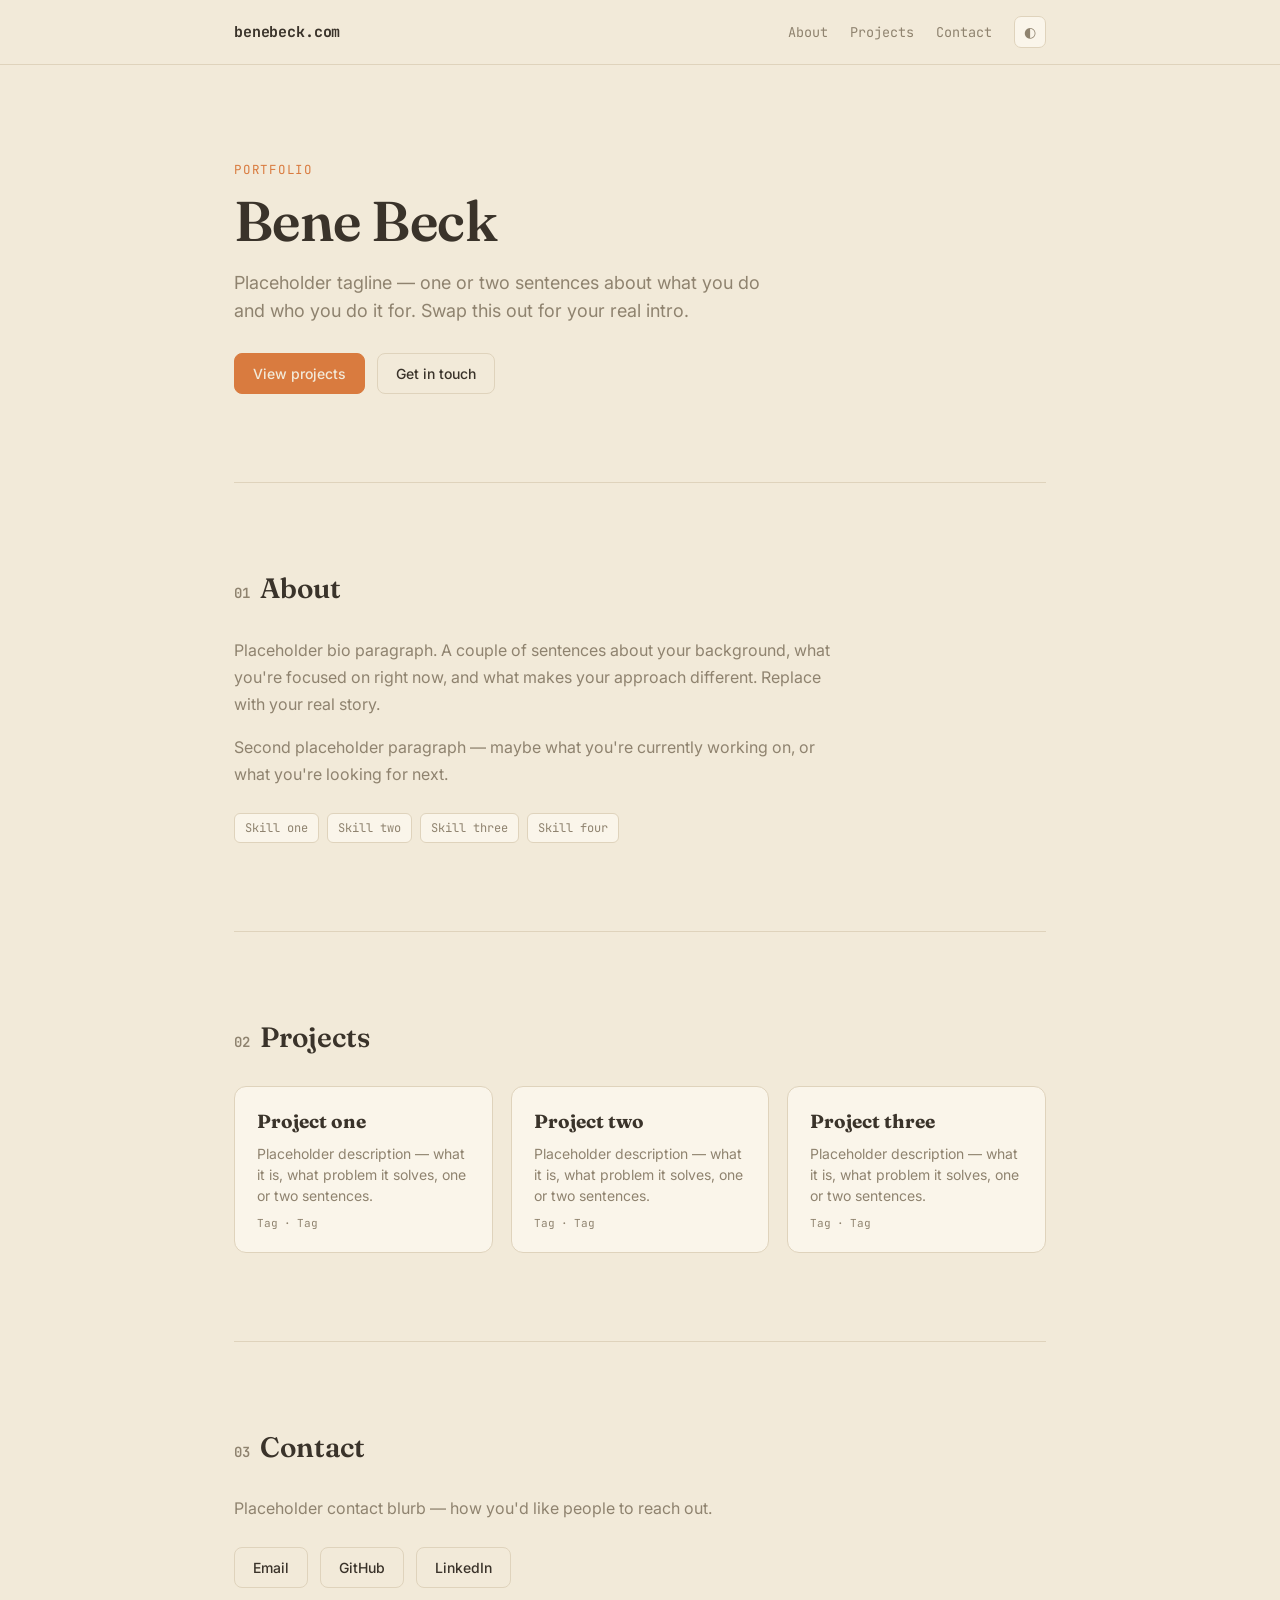
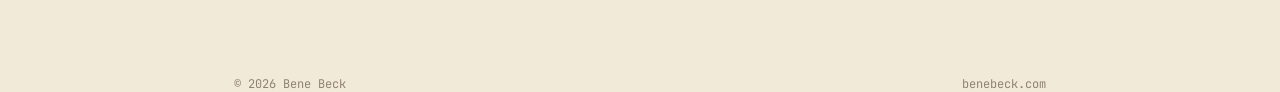
==== index.html @ 7dc6d2af "Initial portfolio site scaffold Co-Authored-By: Claude Sonnet 5 <noreply@anthropic.com>" ====
<!DOCTYPE html>
<html lang="en">
<head>
<meta charset="UTF-8">
<meta name="viewport" content="width=device-width, initial-scale=1.0">
<title>Bene Beck</title>
<meta name="description" content="Portfolio of Bene Beck.">
<link rel="icon" href="data:,">
<style>
  @import url('https://fonts.googleapis.com/css2?family=Fraunces:opsz,wght@9..144,400;9..144,600&family=Inter:wght@400;500;600&family=JetBrains+Mono:wght@400;500&display=swap');

  :root {
    --bg: #F2EAD9;
    --card: #FAF5EA;
    --card-hover: #F3EBD9;
    --line: #DFD3BC;
    --ink: #3A332A;
    --ink-dim: #8F836F;
    --accent: #D97B3F;
    --accent-dim: #C0632A;
  }
  :root[data-theme="dark"] {
    --bg: #211F1D;
    --card: #2A2724;
    --card-hover: #302C28;
    --line: #3C3733;
    --ink: #EDE6DA;
    --ink-dim: #A79E92;
    --accent: #5AA99A;
    --accent-dim: #3E7267;
  }

  * { box-sizing: border-box; }

  html { scroll-behavior: smooth; }

  body {
    margin: 0;
    background: var(--bg);
    color: var(--ink);
    font-family: 'Inter', sans-serif;
    transition: background 0.2s ease, color 0.2s ease;
  }

  a { color: inherit; }

  .wrap {
    max-width: 860px;
    margin: 0 auto;
    padding: 0 24px;
  }

  header {
    position: sticky;
    top: 0;
    z-index: 10;
    background: color-mix(in srgb, var(--bg) 88%, transparent);
    backdrop-filter: blur(8px);
    border-bottom: 1px solid var(--line);
  }
  header .wrap {
    display: flex;
    align-items: center;
    justify-content: space-between;
    padding-top: 16px;
    padding-bottom: 16px;
  }
  .logo {
    font-family: 'JetBrains Mono', monospace;
    font-weight: 700;
    font-size: 15px;
    letter-spacing: -0.01em;
    text-decoration: none;
  }
  nav { display: flex; align-items: center; gap: 22px; }
  nav a {
    font-size: 13.5px;
    text-decoration: none;
    color: var(--ink-dim);
    font-family: 'JetBrains Mono', monospace;
  }
  nav a:hover { color: var(--accent); }

  .theme-toggle {
    background: var(--card);
    border: 1px solid var(--line);
    color: var(--ink-dim);
    width: 32px;
    height: 32px;
    border-radius: 7px;
    cursor: pointer;
    display: flex;
    align-items: center;
    justify-content: center;
    font-size: 14px;
  }
  .theme-toggle:hover { color: var(--accent); border-color: var(--accent-dim); }

  section { padding: 88px 0; border-bottom: 1px solid var(--line); }
  section:last-of-type { border-bottom: none; }

  .hero { padding-top: 96px; }
  .eyebrow {
    font-family: 'JetBrains Mono', monospace;
    font-size: 12.5px;
    letter-spacing: 0.06em;
    text-transform: uppercase;
    color: var(--accent);
    margin: 0 0 14px;
  }
  h1 {
    font-family: 'Fraunces', serif;
    font-weight: 600;
    font-size: clamp(36px, 6vw, 56px);
    line-height: 1.05;
    margin: 0 0 18px;
    letter-spacing: -0.01em;
  }
  .lede {
    font-size: 18px;
    color: var(--ink-dim);
    max-width: 560px;
    line-height: 1.55;
    margin: 0 0 28px;
  }
  .hero-links { display: flex; gap: 12px; flex-wrap: wrap; }

  .btn {
    display: inline-flex;
    align-items: center;
    gap: 8px;
    padding: 11px 18px;
    border-radius: 8px;
    font-size: 14px;
    font-weight: 500;
    text-decoration: none;
    border: 1px solid var(--line);
    color: var(--ink);
  }
  .btn.primary { background: var(--accent); color: var(--bg); border-color: var(--accent); }
  .btn.primary:hover { background: var(--accent-dim); border-color: var(--accent-dim); }
  .btn:not(.primary):hover { border-color: var(--accent-dim); color: var(--accent); }

  h2 {
    font-family: 'Fraunces', serif;
    font-weight: 600;
    font-size: 28px;
    margin: 0 0 32px;
  }
  .section-index {
    font-family: 'JetBrains Mono', monospace;
    color: var(--ink-dim);
    font-size: 14px;
    margin-right: 10px;
  }

  .about-body {
    font-size: 16px;
    line-height: 1.7;
    color: var(--ink-dim);
    max-width: 620px;
  }
  .about-body p { margin: 0 0 16px; }

  .skills {
    display: flex;
    flex-wrap: wrap;
    gap: 8px;
    margin-top: 24px;
  }
  .skill-tag {
    font-family: 'JetBrains Mono', monospace;
    font-size: 12px;
    padding: 6px 10px;
    border-radius: 6px;
    background: var(--card);
    border: 1px solid var(--line);
    color: var(--ink-dim);
  }

  .project-grid {
    display: grid;
    grid-template-columns: repeat(auto-fit, minmax(240px, 1fr));
    gap: 18px;
  }
  .project-card {
    background: var(--card);
    border: 1px solid var(--line);
    border-radius: 12px;
    padding: 22px;
    text-decoration: none;
    color: var(--ink);
    display: flex;
    flex-direction: column;
    gap: 10px;
    transition: border-color 0.15s ease, transform 0.15s ease;
  }
  .project-card:hover {
    border-color: var(--accent-dim);
    transform: translateY(-2px);
  }
  .project-card h3 {
    font-family: 'Fraunces', serif;
    font-size: 19px;
    margin: 0;
  }
  .project-card p {
    font-size: 14px;
    color: var(--ink-dim);
    line-height: 1.5;
    margin: 0;
    flex: 1;
  }
  .project-tags {
    display: flex;
    flex-wrap: wrap;
    gap: 6px;
  }
  .project-tags span {
    font-family: 'JetBrains Mono', monospace;
    font-size: 11px;
    color: var(--ink-dim);
  }
  .project-tags span:not(:last-child)::after { content: '·'; margin-left: 6px; }

  .contact-body {
    font-size: 16px;
    color: var(--ink-dim);
    max-width: 500px;
    line-height: 1.6;
    margin: 0 0 26px;
  }
  .contact-links {
    display: flex;
    flex-wrap: wrap;
    gap: 12px;
  }

  footer {
    padding: 32px 0 48px;
    font-family: 'JetBrains Mono', monospace;
    font-size: 12px;
    color: var(--ink-dim);
    display: flex;
    justify-content: space-between;
    flex-wrap: wrap;
    gap: 8px;
  }

  @media (max-width: 560px) {
    nav { gap: 14px; }
    section { padding: 56px 0; }
    .hero { padding-top: 56px; }
  }
</style>
</head>
<body>

<header>
  <div class="wrap">
    <a class="logo" href="#top">benebeck.com</a>
    <nav>
      <a href="#about">About</a>
      <a href="#projects">Projects</a>
      <a href="#contact">Contact</a>
      <button class="theme-toggle" id="theme-toggle" title="Toggle theme" aria-label="Toggle theme">◐</button>
    </nav>
  </div>
</header>

<main class="wrap">

  <section class="hero" id="top">
    <p class="eyebrow">Portfolio</p>
    <h1>Bene Beck</h1>
    <p class="lede">
      Placeholder tagline — one or two sentences about what you do and who
      you do it for. Swap this out for your real intro.
    </p>
    <div class="hero-links">
      <a class="btn primary" href="#projects">View projects</a>
      <a class="btn" href="#contact">Get in touch</a>
    </div>
  </section>

  <section id="about">
    <h2><span class="section-index">01</span>About</h2>
    <div class="about-body">
      <p>
        Placeholder bio paragraph. A couple of sentences about your
        background, what you're focused on right now, and what makes your
        approach different. Replace with your real story.
      </p>
      <p>
        Second placeholder paragraph — maybe what you're currently working
        on, or what you're looking for next.
      </p>
    </div>
    <div class="skills">
      <span class="skill-tag">Skill one</span>
      <span class="skill-tag">Skill two</span>
      <span class="skill-tag">Skill three</span>
      <span class="skill-tag">Skill four</span>
    </div>
  </section>

  <section id="projects">
    <h2><span class="section-index">02</span>Projects</h2>
    <div class="project-grid">
      <a class="project-card" href="#" target="_blank" rel="noopener">
        <h3>Project one</h3>
        <p>Placeholder description — what it is, what problem it solves, one or two sentences.</p>
        <div class="project-tags"><span>Tag</span><span>Tag</span></div>
      </a>
      <a class="project-card" href="#" target="_blank" rel="noopener">
        <h3>Project two</h3>
        <p>Placeholder description — what it is, what problem it solves, one or two sentences.</p>
        <div class="project-tags"><span>Tag</span><span>Tag</span></div>
      </a>
      <a class="project-card" href="#" target="_blank" rel="noopener">
        <h3>Project three</h3>
        <p>Placeholder description — what it is, what problem it solves, one or two sentences.</p>
        <div class="project-tags"><span>Tag</span><span>Tag</span></div>
      </a>
    </div>
  </section>

  <section id="contact">
    <h2><span class="section-index">03</span>Contact</h2>
    <p class="contact-body">
      Placeholder contact blurb — how you'd like people to reach out.
    </p>
    <div class="contact-links">
      <a class="btn" href="mailto:hello@benebeck.com">Email</a>
      <a class="btn" href="#" target="_blank" rel="noopener">GitHub</a>
      <a class="btn" href="#" target="_blank" rel="noopener">LinkedIn</a>
    </div>
  </section>

</main>

<footer class="wrap">
  <span>&copy; <span id="year"></span> Bene Beck</span>
  <span>benebeck.com</span>
</footer>

<script>
  document.getElementById('year').textContent = new Date().getFullYear();

  const toggle = document.getElementById('theme-toggle');
  const stored = localStorage.getItem('benebeck-theme');
  if (stored) document.documentElement.setAttribute('data-theme', stored);

  toggle.onclick = () => {
    const current = document.documentElement.getAttribute('data-theme') === 'dark' ? 'dark' : 'light';
    const next = current === 'dark' ? 'light' : 'dark';
    document.documentElement.setAttribute('data-theme', next);
    localStorage.setItem('benebeck-theme', next);
  };
</script>

</body>
</html>
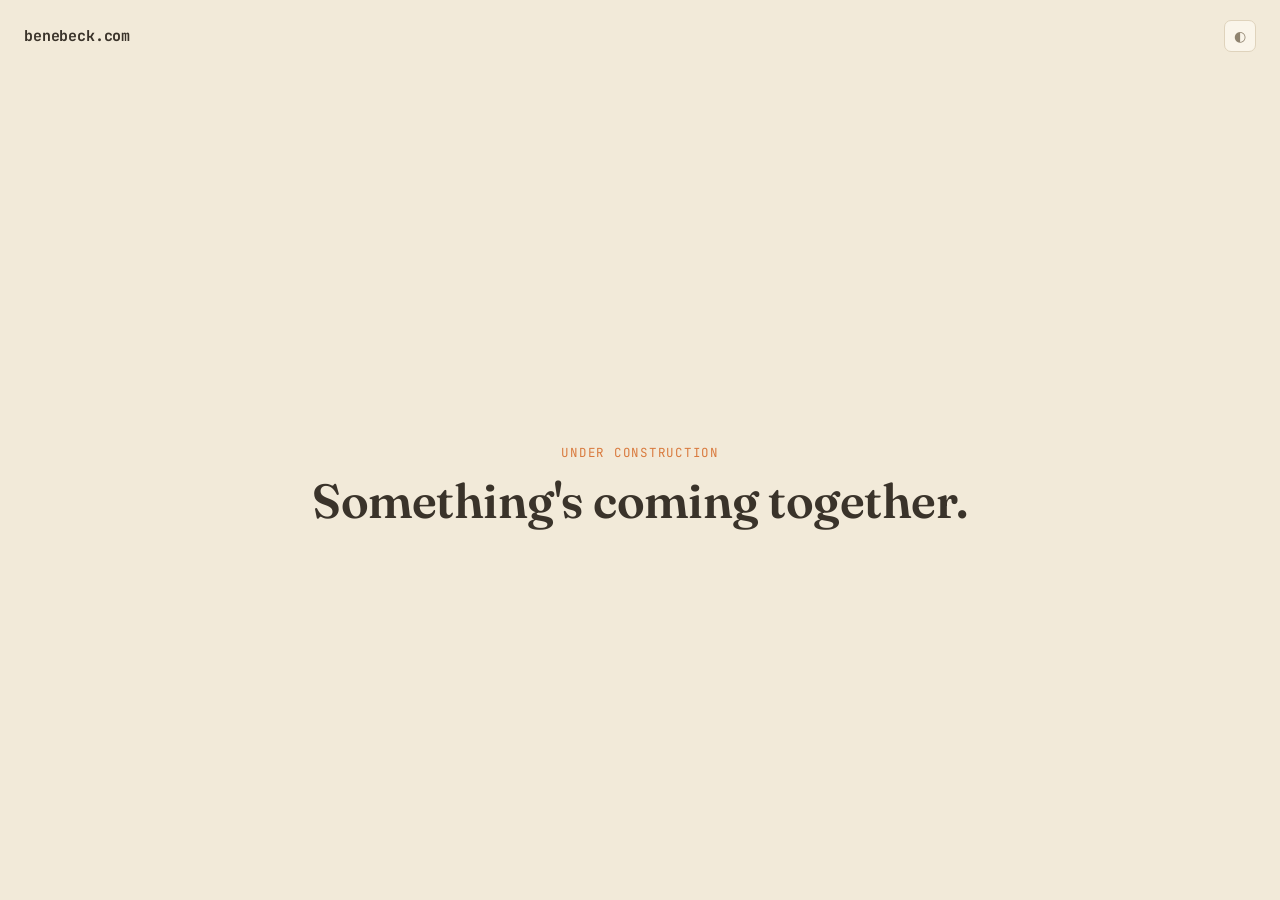
==== commit d5508ae4: "Simplify to a minimal under-construction page Co-Authored-By: Claude Sonnet 5 <noreply@anthropic.com" ====
--- a/index.html
+++ b/index.html
@@ -3,8 +3,8 @@
 <head>
 <meta charset="UTF-8">
 <meta name="viewport" content="width=device-width, initial-scale=1.0">
-<title>Bene Beck</title>
-<meta name="description" content="Portfolio of Bene Beck.">
+<title>benebeck.com — under construction</title>
+<meta name="description" content="benebeck.com is under construction.">
 <link rel="icon" href="data:,">
 <style>
   @import url('https://fonts.googleapis.com/css2?family=Fraunces:opsz,wght@9..144,400;9..144,600&family=Inter:wght@400;500;600&family=JetBrains+Mono:wght@400;500&display=swap');
@@ -12,7 +12,6 @@
   :root {
     --bg: #F2EAD9;
     --card: #FAF5EA;
-    --card-hover: #F3EBD9;
     --line: #DFD3BC;
     --ink: #3A332A;
     --ink-dim: #8F836F;
@@ -22,7 +21,6 @@
   :root[data-theme="dark"] {
     --bg: #211F1D;
     --card: #2A2724;
-    --card-hover: #302C28;
     --line: #3C3733;
     --ink: #EDE6DA;
     --ink-dim: #A79E92;
@@ -32,55 +30,31 @@
 
   * { box-sizing: border-box; }
 
-  html { scroll-behavior: smooth; }
-
   body {
     margin: 0;
+    min-height: 100vh;
     background: var(--bg);
     color: var(--ink);
     font-family: 'Inter', sans-serif;
     transition: background 0.2s ease, color 0.2s ease;
-  }
-
-  a { color: inherit; }
-
-  .wrap {
-    max-width: 860px;
-    margin: 0 auto;
-    padding: 0 24px;
+    display: flex;
+    flex-direction: column;
   }
 
   header {
-    position: sticky;
-    top: 0;
-    z-index: 10;
-    background: color-mix(in srgb, var(--bg) 88%, transparent);
-    backdrop-filter: blur(8px);
-    border-bottom: 1px solid var(--line);
-  }
-  header .wrap {
     display: flex;
     align-items: center;
     justify-content: space-between;
-    padding-top: 16px;
-    padding-bottom: 16px;
+    padding: 20px 24px;
   }
   .logo {
     font-family: 'JetBrains Mono', monospace;
     font-weight: 700;
     font-size: 15px;
     letter-spacing: -0.01em;
+    color: inherit;
     text-decoration: none;
   }
-  nav { display: flex; align-items: center; gap: 22px; }
-  nav a {
-    font-size: 13.5px;
-    text-decoration: none;
-    color: var(--ink-dim);
-    font-family: 'JetBrains Mono', monospace;
-  }
-  nav a:hover { color: var(--accent); }
-
   .theme-toggle {
     background: var(--card);
     border: 1px solid var(--line);
@@ -96,10 +70,15 @@
   }
   .theme-toggle:hover { color: var(--accent); border-color: var(--accent-dim); }
 
-  section { padding: 88px 0; border-bottom: 1px solid var(--line); }
-  section:last-of-type { border-bottom: none; }
-
-  .hero { padding-top: 96px; }
+  main {
+    flex: 1;
+    display: flex;
+    flex-direction: column;
+    align-items: center;
+    justify-content: center;
+    text-align: center;
+    padding: 24px;
+  }
   .eyebrow {
     font-family: 'JetBrains Mono', monospace;
     font-size: 12.5px;
@@ -111,242 +90,26 @@
   h1 {
     font-family: 'Fraunces', serif;
     font-weight: 600;
-    font-size: clamp(36px, 6vw, 56px);
-    line-height: 1.05;
-    margin: 0 0 18px;
+    font-size: clamp(32px, 6vw, 48px);
+    line-height: 1.1;
+    margin: 0;
     letter-spacing: -0.01em;
-  }
-  .lede {
-    font-size: 18px;
-    color: var(--ink-dim);
-    max-width: 560px;
-    line-height: 1.55;
-    margin: 0 0 28px;
-  }
-  .hero-links { display: flex; gap: 12px; flex-wrap: wrap; }
-
-  .btn {
-    display: inline-flex;
-    align-items: center;
-    gap: 8px;
-    padding: 11px 18px;
-    border-radius: 8px;
-    font-size: 14px;
-    font-weight: 500;
-    text-decoration: none;
-    border: 1px solid var(--line);
-    color: var(--ink);
-  }
-  .btn.primary { background: var(--accent); color: var(--bg); border-color: var(--accent); }
-  .btn.primary:hover { background: var(--accent-dim); border-color: var(--accent-dim); }
-  .btn:not(.primary):hover { border-color: var(--accent-dim); color: var(--accent); }
-
-  h2 {
-    font-family: 'Fraunces', serif;
-    font-weight: 600;
-    font-size: 28px;
-    margin: 0 0 32px;
-  }
-  .section-index {
-    font-family: 'JetBrains Mono', monospace;
-    color: var(--ink-dim);
-    font-size: 14px;
-    margin-right: 10px;
-  }
-
-  .about-body {
-    font-size: 16px;
-    line-height: 1.7;
-    color: var(--ink-dim);
-    max-width: 620px;
-  }
-  .about-body p { margin: 0 0 16px; }
-
-  .skills {
-    display: flex;
-    flex-wrap: wrap;
-    gap: 8px;
-    margin-top: 24px;
-  }
-  .skill-tag {
-    font-family: 'JetBrains Mono', monospace;
-    font-size: 12px;
-    padding: 6px 10px;
-    border-radius: 6px;
-    background: var(--card);
-    border: 1px solid var(--line);
-    color: var(--ink-dim);
-  }
-
-  .project-grid {
-    display: grid;
-    grid-template-columns: repeat(auto-fit, minmax(240px, 1fr));
-    gap: 18px;
-  }
-  .project-card {
-    background: var(--card);
-    border: 1px solid var(--line);
-    border-radius: 12px;
-    padding: 22px;
-    text-decoration: none;
-    color: var(--ink);
-    display: flex;
-    flex-direction: column;
-    gap: 10px;
-    transition: border-color 0.15s ease, transform 0.15s ease;
-  }
-  .project-card:hover {
-    border-color: var(--accent-dim);
-    transform: translateY(-2px);
-  }
-  .project-card h3 {
-    font-family: 'Fraunces', serif;
-    font-size: 19px;
-    margin: 0;
-  }
-  .project-card p {
-    font-size: 14px;
-    color: var(--ink-dim);
-    line-height: 1.5;
-    margin: 0;
-    flex: 1;
-  }
-  .project-tags {
-    display: flex;
-    flex-wrap: wrap;
-    gap: 6px;
-  }
-  .project-tags span {
-    font-family: 'JetBrains Mono', monospace;
-    font-size: 11px;
-    color: var(--ink-dim);
-  }
-  .project-tags span:not(:last-child)::after { content: '·'; margin-left: 6px; }
-
-  .contact-body {
-    font-size: 16px;
-    color: var(--ink-dim);
-    max-width: 500px;
-    line-height: 1.6;
-    margin: 0 0 26px;
-  }
-  .contact-links {
-    display: flex;
-    flex-wrap: wrap;
-    gap: 12px;
-  }
-
-  footer {
-    padding: 32px 0 48px;
-    font-family: 'JetBrains Mono', monospace;
-    font-size: 12px;
-    color: var(--ink-dim);
-    display: flex;
-    justify-content: space-between;
-    flex-wrap: wrap;
-    gap: 8px;
-  }
-
-  @media (max-width: 560px) {
-    nav { gap: 14px; }
-    section { padding: 56px 0; }
-    .hero { padding-top: 56px; }
   }
 </style>
 </head>
 <body>
 
 <header>
-  <div class="wrap">
-    <a class="logo" href="#top">benebeck.com</a>
-    <nav>
-      <a href="#about">About</a>
-      <a href="#projects">Projects</a>
-      <a href="#contact">Contact</a>
-      <button class="theme-toggle" id="theme-toggle" title="Toggle theme" aria-label="Toggle theme">◐</button>
-    </nav>
-  </div>
+  <a class="logo" href="/">benebeck.com</a>
+  <button class="theme-toggle" id="theme-toggle" title="Toggle theme" aria-label="Toggle theme">◐</button>
 </header>
 
-<main class="wrap">
-
-  <section class="hero" id="top">
-    <p class="eyebrow">Portfolio</p>
-    <h1>Bene Beck</h1>
-    <p class="lede">
-      Placeholder tagline — one or two sentences about what you do and who
-      you do it for. Swap this out for your real intro.
-    </p>
-    <div class="hero-links">
-      <a class="btn primary" href="#projects">View projects</a>
-      <a class="btn" href="#contact">Get in touch</a>
-    </div>
-  </section>
-
-  <section id="about">
-    <h2><span class="section-index">01</span>About</h2>
-    <div class="about-body">
-      <p>
-        Placeholder bio paragraph. A couple of sentences about your
-        background, what you're focused on right now, and what makes your
-        approach different. Replace with your real story.
-      </p>
-      <p>
-        Second placeholder paragraph — maybe what you're currently working
-        on, or what you're looking for next.
-      </p>
-    </div>
-    <div class="skills">
-      <span class="skill-tag">Skill one</span>
-      <span class="skill-tag">Skill two</span>
-      <span class="skill-tag">Skill three</span>
-      <span class="skill-tag">Skill four</span>
-    </div>
-  </section>
-
-  <section id="projects">
-    <h2><span class="section-index">02</span>Projects</h2>
-    <div class="project-grid">
-      <a class="project-card" href="#" target="_blank" rel="noopener">
-        <h3>Project one</h3>
-        <p>Placeholder description — what it is, what problem it solves, one or two sentences.</p>
-        <div class="project-tags"><span>Tag</span><span>Tag</span></div>
-      </a>
-      <a class="project-card" href="#" target="_blank" rel="noopener">
-        <h3>Project two</h3>
-        <p>Placeholder description — what it is, what problem it solves, one or two sentences.</p>
-        <div class="project-tags"><span>Tag</span><span>Tag</span></div>
-      </a>
-      <a class="project-card" href="#" target="_blank" rel="noopener">
-        <h3>Project three</h3>
-        <p>Placeholder description — what it is, what problem it solves, one or two sentences.</p>
-        <div class="project-tags"><span>Tag</span><span>Tag</span></div>
-      </a>
-    </div>
-  </section>
-
-  <section id="contact">
-    <h2><span class="section-index">03</span>Contact</h2>
-    <p class="contact-body">
-      Placeholder contact blurb — how you'd like people to reach out.
-    </p>
-    <div class="contact-links">
-      <a class="btn" href="mailto:hello@benebeck.com">Email</a>
-      <a class="btn" href="#" target="_blank" rel="noopener">GitHub</a>
-      <a class="btn" href="#" target="_blank" rel="noopener">LinkedIn</a>
-    </div>
-  </section>
-
+<main>
+  <p class="eyebrow">Under construction</p>
+  <h1>Something's coming together.</h1>
 </main>
 
-<footer class="wrap">
-  <span>&copy; <span id="year"></span> Bene Beck</span>
-  <span>benebeck.com</span>
-</footer>
-
 <script>
-  document.getElementById('year').textContent = new Date().getFullYear();
-
   const toggle = document.getElementById('theme-toggle');
   const stored = localStorage.getItem('benebeck-theme');
   if (stored) document.documentElement.setAttribute('data-theme', stored);
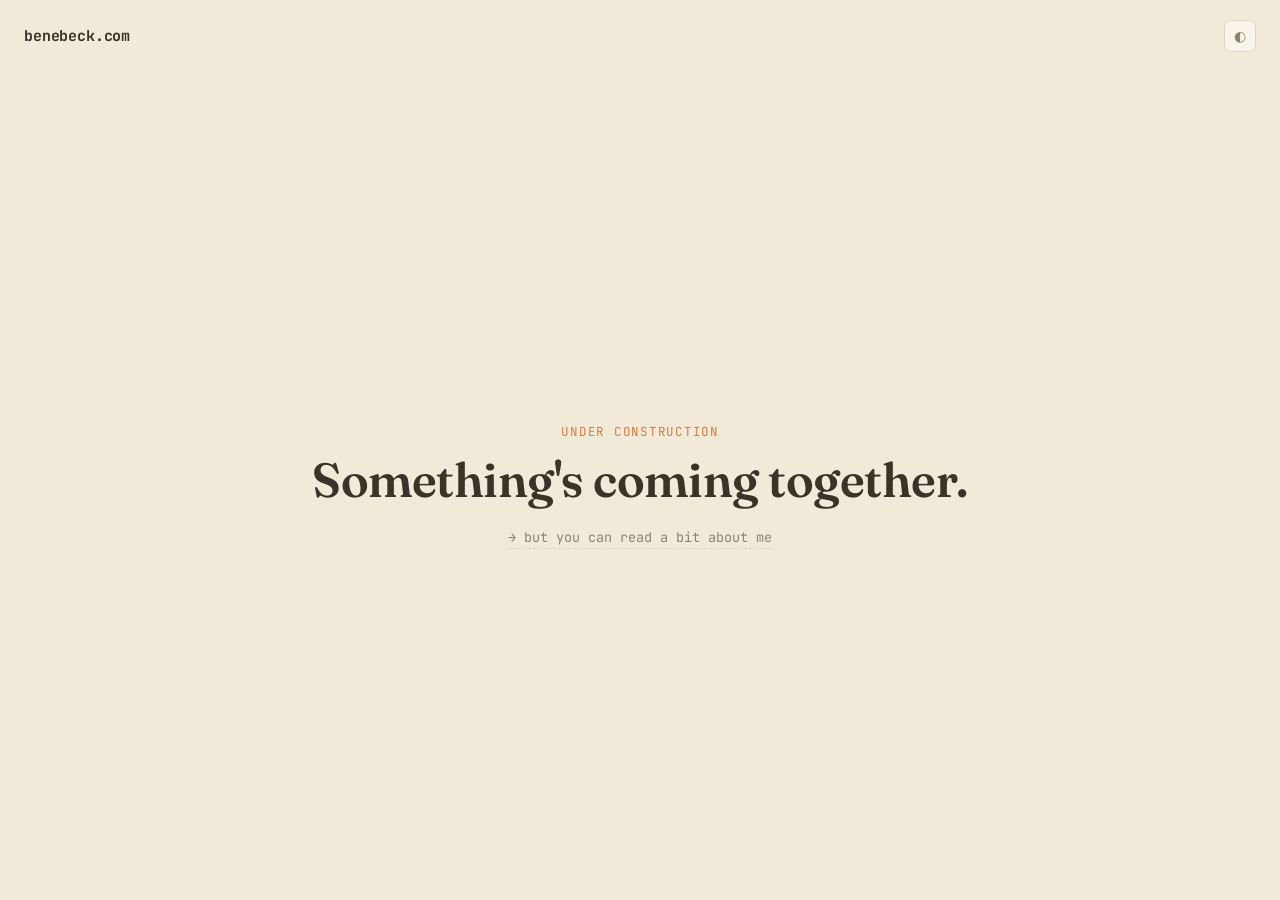
==== commit 8984f31f: "Add about page with link from under-construction homepage Homepage now points to a full about sectio" ====
--- a/index.html
+++ b/index.html
@@ -5,71 +5,9 @@
 <meta name="viewport" content="width=device-width, initial-scale=1.0">
 <title>benebeck.com — under construction</title>
 <meta name="description" content="benebeck.com is under construction.">
-<link rel="icon" href="data:,">
+<link rel="icon" type="image/svg+xml" href="favicon.svg">
+<link rel="stylesheet" href="style.css">
 <style>
-  @import url('https://fonts.googleapis.com/css2?family=Fraunces:opsz,wght@9..144,400;9..144,600&family=Inter:wght@400;500;600&family=JetBrains+Mono:wght@400;500&display=swap');
-
-  :root {
-    --bg: #F2EAD9;
-    --card: #FAF5EA;
-    --line: #DFD3BC;
-    --ink: #3A332A;
-    --ink-dim: #8F836F;
-    --accent: #D97B3F;
-    --accent-dim: #C0632A;
-  }
-  :root[data-theme="dark"] {
-    --bg: #211F1D;
-    --card: #2A2724;
-    --line: #3C3733;
-    --ink: #EDE6DA;
-    --ink-dim: #A79E92;
-    --accent: #5AA99A;
-    --accent-dim: #3E7267;
-  }
-
-  * { box-sizing: border-box; }
-
-  body {
-    margin: 0;
-    min-height: 100vh;
-    background: var(--bg);
-    color: var(--ink);
-    font-family: 'Inter', sans-serif;
-    transition: background 0.2s ease, color 0.2s ease;
-    display: flex;
-    flex-direction: column;
-  }
-
-  header {
-    display: flex;
-    align-items: center;
-    justify-content: space-between;
-    padding: 20px 24px;
-  }
-  .logo {
-    font-family: 'JetBrains Mono', monospace;
-    font-weight: 700;
-    font-size: 15px;
-    letter-spacing: -0.01em;
-    color: inherit;
-    text-decoration: none;
-  }
-  .theme-toggle {
-    background: var(--card);
-    border: 1px solid var(--line);
-    color: var(--ink-dim);
-    width: 32px;
-    height: 32px;
-    border-radius: 7px;
-    cursor: pointer;
-    display: flex;
-    align-items: center;
-    justify-content: center;
-    font-size: 14px;
-  }
-  .theme-toggle:hover { color: var(--accent); border-color: var(--accent-dim); }
-
   main {
     flex: 1;
     display: flex;
@@ -79,22 +17,23 @@
     text-align: center;
     padding: 24px;
   }
-  .eyebrow {
-    font-family: 'JetBrains Mono', monospace;
-    font-size: 12.5px;
-    letter-spacing: 0.06em;
-    text-transform: uppercase;
-    color: var(--accent);
-    margin: 0 0 14px;
-  }
   h1 {
     font-family: 'Fraunces', serif;
     font-weight: 600;
     font-size: clamp(32px, 6vw, 48px);
     line-height: 1.1;
-    margin: 0;
+    margin: 0 0 22px;
     letter-spacing: -0.01em;
   }
+  .about-link {
+    font-family: 'JetBrains Mono', monospace;
+    font-size: 13.5px;
+    color: var(--ink-dim);
+    text-decoration: none;
+    border-bottom: 1px dashed var(--line);
+    padding-bottom: 2px;
+  }
+  .about-link:hover { color: var(--accent); border-bottom-color: var(--accent-dim); }
 </style>
 </head>
 <body>
@@ -107,20 +46,10 @@
 <main>
   <p class="eyebrow">Under construction</p>
   <h1>Something's coming together.</h1>
+  <a class="about-link" href="about.html">→ but you can read a bit about me</a>
 </main>
 
-<script>
-  const toggle = document.getElementById('theme-toggle');
-  const stored = localStorage.getItem('benebeck-theme');
-  if (stored) document.documentElement.setAttribute('data-theme', stored);
-
-  toggle.onclick = () => {
-    const current = document.documentElement.getAttribute('data-theme') === 'dark' ? 'dark' : 'light';
-    const next = current === 'dark' ? 'light' : 'dark';
-    document.documentElement.setAttribute('data-theme', next);
-    localStorage.setItem('benebeck-theme', next);
-  };
-</script>
+<script src="theme.js"></script>
 
 </body>
 </html>
--- a/style.css
+++ b/style.css
@@ -0,0 +1,71 @@
+@import url('https://fonts.googleapis.com/css2?family=Fraunces:opsz,wght@9..144,400;9..144,600&family=Inter:wght@400;500;600&family=JetBrains+Mono:wght@400;500&display=swap');
+
+:root {
+  --bg: #F2EAD9;
+  --card: #FAF5EA;
+  --line: #DFD3BC;
+  --ink: #3A332A;
+  --ink-dim: #8F836F;
+  --accent: #D97B3F;
+  --accent-dim: #C0632A;
+}
+:root[data-theme="dark"] {
+  --bg: #211F1D;
+  --card: #2A2724;
+  --line: #3C3733;
+  --ink: #EDE6DA;
+  --ink-dim: #A79E92;
+  --accent: #5AA99A;
+  --accent-dim: #3E7267;
+}
+
+* { box-sizing: border-box; }
+
+body {
+  margin: 0;
+  min-height: 100vh;
+  background: var(--bg);
+  color: var(--ink);
+  font-family: 'Inter', sans-serif;
+  transition: background 0.2s ease, color 0.2s ease;
+  display: flex;
+  flex-direction: column;
+}
+
+header {
+  display: flex;
+  align-items: center;
+  justify-content: space-between;
+  padding: 20px 24px;
+}
+.logo {
+  font-family: 'JetBrains Mono', monospace;
+  font-weight: 700;
+  font-size: 15px;
+  letter-spacing: -0.01em;
+  color: inherit;
+  text-decoration: none;
+}
+.theme-toggle {
+  background: var(--card);
+  border: 1px solid var(--line);
+  color: var(--ink-dim);
+  width: 32px;
+  height: 32px;
+  border-radius: 7px;
+  cursor: pointer;
+  display: flex;
+  align-items: center;
+  justify-content: center;
+  font-size: 14px;
+}
+.theme-toggle:hover { color: var(--accent); border-color: var(--accent-dim); }
+
+.eyebrow {
+  font-family: 'JetBrains Mono', monospace;
+  font-size: 12.5px;
+  letter-spacing: 0.06em;
+  text-transform: uppercase;
+  color: var(--accent);
+  margin: 0 0 14px;
+}
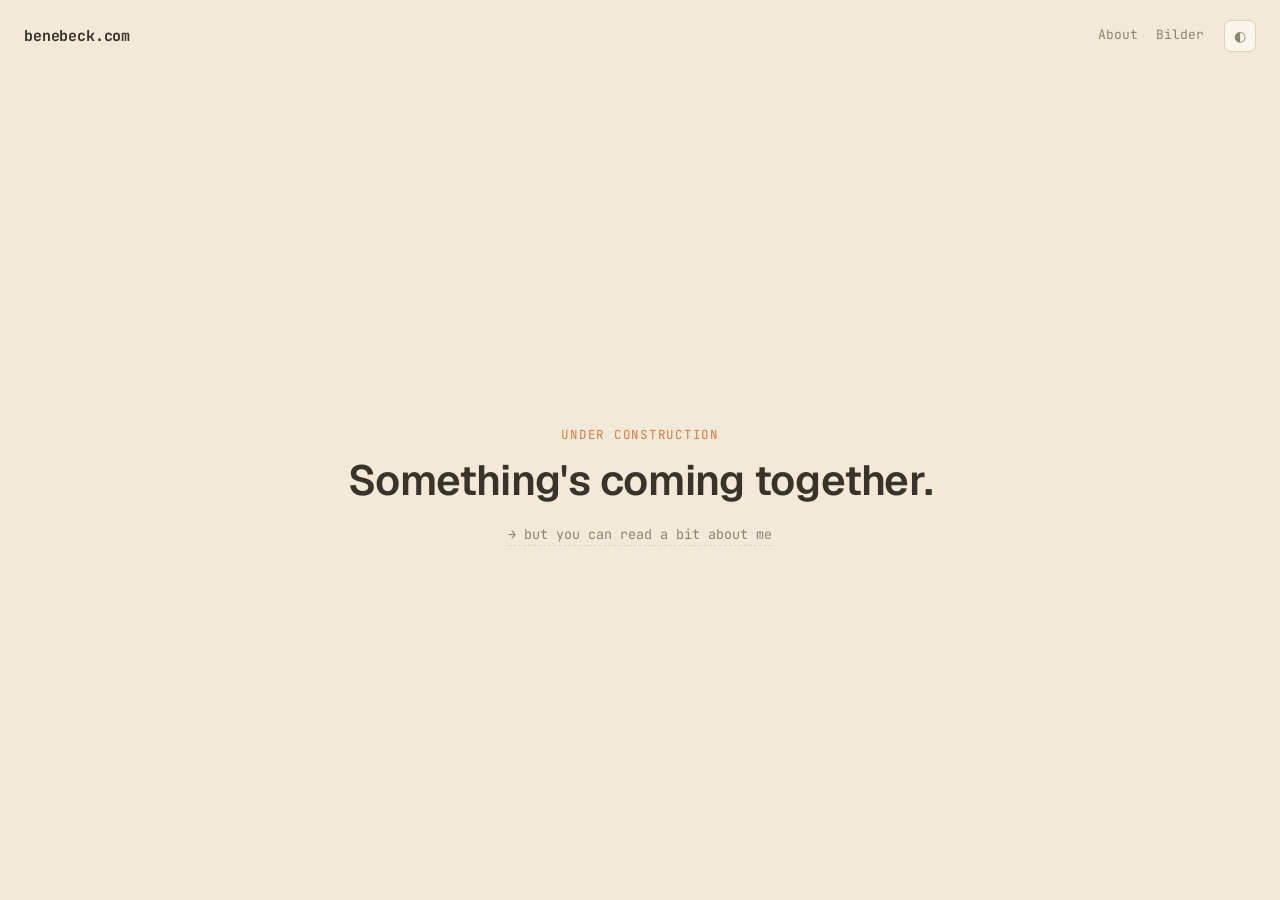
==== commit 8bde07cd: "Switch to self-hosted Geist font Replace Fraunces/Inter with Geist (variable font, self-hosted) for " ====
--- a/index.html
+++ b/index.html
@@ -18,9 +18,9 @@
     padding: 24px;
   }
   h1 {
-    font-family: 'Fraunces', serif;
+    font-family: 'Geist', sans-serif;
     font-weight: 600;
-    font-size: clamp(32px, 6vw, 48px);
+    font-size: 42px;
     line-height: 1.1;
     margin: 0 0 22px;
     letter-spacing: -0.01em;
@@ -40,7 +40,13 @@
 
 <header>
   <a class="logo" href="/">benebeck.com</a>
-  <button class="theme-toggle" id="theme-toggle" title="Toggle theme" aria-label="Toggle theme">◐</button>
+  <div class="header-right">
+    <nav class="nav">
+      <a href="about.html">About</a>
+      <a href="bilder.html">Bilder</a>
+    </nav>
+    <button class="theme-toggle" id="theme-toggle" title="Toggle theme" aria-label="Toggle theme">◐</button>
+  </div>
 </header>
 
 <main>
--- a/style.css
+++ b/style.css
@@ -1,4 +1,12 @@
-@import url('https://fonts.googleapis.com/css2?family=Fraunces:opsz,wght@9..144,400;9..144,600&family=Inter:wght@400;500;600&family=JetBrains+Mono:wght@400;500&display=swap');
+@import url('https://fonts.googleapis.com/css2?family=JetBrains+Mono:wght@400;500&display=swap');
+
+@font-face {
+  font-family: 'Geist';
+  src: url('assets/fonts/Geist-VariableFont_wght.ttf') format('truetype');
+  font-weight: 100 900;
+  font-style: normal;
+  font-display: swap;
+}
 
 :root {
   --bg: #F2EAD9;
@@ -26,7 +34,8 @@
   min-height: 100vh;
   background: var(--bg);
   color: var(--ink);
-  font-family: 'Inter', sans-serif;
+  font-family: 'Geist', sans-serif;
+  font-size: 16px;
   transition: background 0.2s ease, color 0.2s ease;
   display: flex;
   flex-direction: column;
@@ -36,6 +45,7 @@
   display: flex;
   align-items: center;
   justify-content: space-between;
+  gap: 20px;
   padding: 20px 24px;
 }
 .logo {
@@ -45,6 +55,28 @@
   letter-spacing: -0.01em;
   color: inherit;
   text-decoration: none;
+}
+.header-right {
+  display: flex;
+  align-items: center;
+  gap: 20px;
+}
+.nav {
+  display: flex;
+  gap: 18px;
+}
+.nav a {
+  font-family: 'JetBrains Mono', monospace;
+  font-size: 13px;
+  color: var(--ink-dim);
+  text-decoration: none;
+  border-bottom: 1px solid transparent;
+  padding-bottom: 2px;
+}
+.nav a:hover,
+.nav a.active {
+  color: var(--accent);
+  border-bottom-color: var(--accent-dim);
 }
 .theme-toggle {
   background: var(--card);
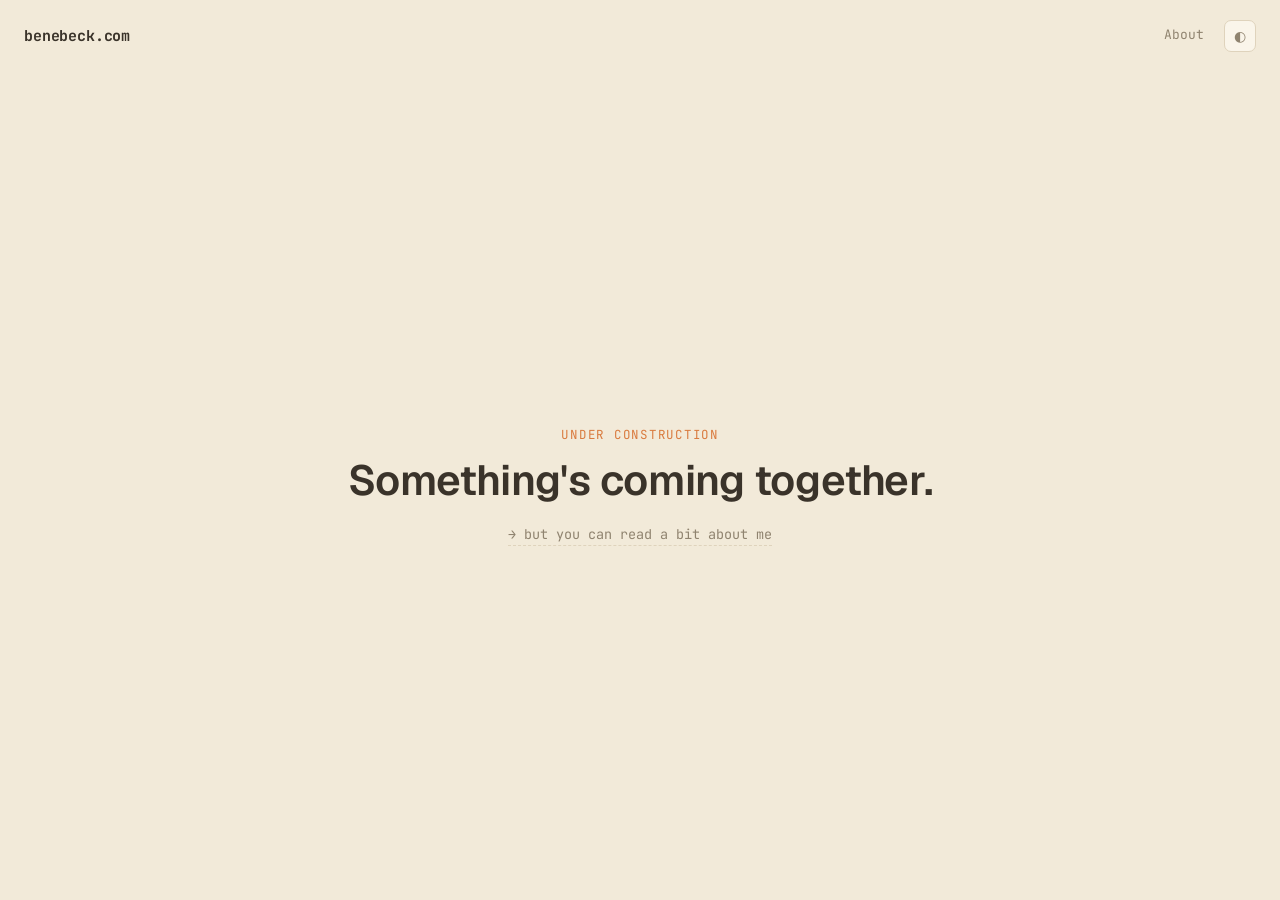
==== commit 949be825: "Remove dead Bilder nav link, fix font-loading FOUC Bilder page never shipped (404). Also swap the re" ====
--- a/index.html
+++ b/index.html
@@ -6,6 +6,9 @@
 <title>benebeck.com — under construction</title>
 <meta name="description" content="benebeck.com is under construction.">
 <link rel="icon" type="image/svg+xml" href="favicon.svg">
+<link rel="preconnect" href="https://fonts.googleapis.com">
+<link rel="preconnect" href="https://fonts.gstatic.com" crossorigin>
+<link rel="stylesheet" href="https://fonts.googleapis.com/css2?family=JetBrains+Mono:wght@400;500&display=swap">
 <link rel="stylesheet" href="style.css">
 <style>
   main {
@@ -43,7 +46,6 @@
   <div class="header-right">
     <nav class="nav">
       <a href="about.html">About</a>
-      <a href="bilder.html">Bilder</a>
     </nav>
     <button class="theme-toggle" id="theme-toggle" title="Toggle theme" aria-label="Toggle theme">◐</button>
   </div>
--- a/style.css
+++ b/style.css
@@ -1,5 +1,3 @@
-@import url('https://fonts.googleapis.com/css2?family=JetBrains+Mono:wght@400;500&display=swap');
-
 @font-face {
   font-family: 'Geist';
   src: url('assets/fonts/Geist-VariableFont_wght.ttf') format('truetype');
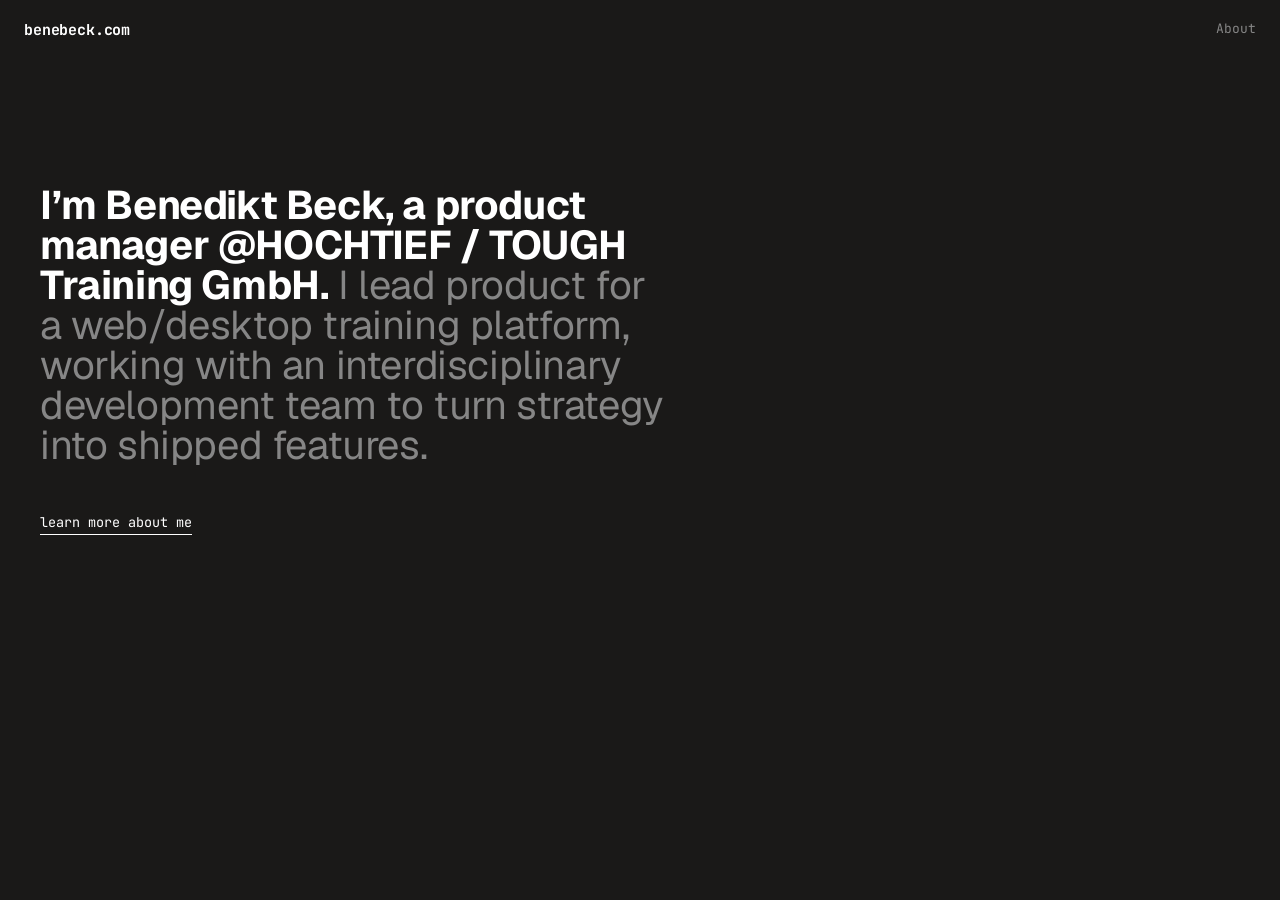
==== commit 599c84e6: "Rebuild homepage and about page to new dark design Replace the placeholder homepage and old about pa" ====
--- a/index.html
+++ b/index.html
@@ -3,61 +3,104 @@
 <head>
 <meta charset="UTF-8">
 <meta name="viewport" content="width=device-width, initial-scale=1.0">
-<title>benebeck.com — under construction</title>
-<meta name="description" content="benebeck.com is under construction.">
+<title>Benedikt Beck — benebeck.com</title>
+<meta name="description" content="Benedikt Beck — Product Manager @ HOCHTIEF / TOUGH Training GmbH.">
 <link rel="icon" type="image/svg+xml" href="favicon.svg">
 <link rel="preconnect" href="https://fonts.googleapis.com">
 <link rel="preconnect" href="https://fonts.gstatic.com" crossorigin>
 <link rel="stylesheet" href="https://fonts.googleapis.com/css2?family=JetBrains+Mono:wght@400;500&display=swap">
-<link rel="stylesheet" href="style.css">
 <style>
+  @font-face {
+    font-family: 'Geist';
+    src: url('assets/fonts/Geist-VariableFont_wght.ttf') format('truetype');
+    font-weight: 100 900;
+    font-style: normal;
+    font-display: swap;
+  }
+  * { box-sizing: border-box; }
+  html, body {
+    margin: 0;
+    min-height: 100vh;
+    background: #1A1918;
+    color: #fff;
+    font-family: 'Geist', sans-serif;
+    display: flex;
+    flex-direction: column;
+  }
+
+  header {
+    display: flex;
+    align-items: center;
+    justify-content: space-between;
+    gap: 20px;
+    padding: 20px 24px;
+  }
+  .logo {
+    font-family: 'JetBrains Mono', monospace;
+    font-weight: 700;
+    font-size: 15px;
+    letter-spacing: -0.01em;
+    color: #fff;
+    text-decoration: none;
+  }
+  nav.nav {
+    display: flex;
+    gap: 18px;
+  }
+  nav.nav a {
+    font-family: 'JetBrains Mono', monospace;
+    font-size: 13px;
+    color: #868686;
+    text-decoration: none;
+    border-bottom: 1px solid transparent;
+    padding-bottom: 2px;
+  }
+  nav.nav a:hover,
+  nav.nav a.active {
+    color: #fff;
+    border-bottom-color: #fff;
+  }
+
   main {
     flex: 1;
-    display: flex;
-    flex-direction: column;
-    align-items: center;
-    justify-content: center;
-    text-align: center;
-    padding: 24px;
+    padding: 125px 40px 60px;
   }
   h1 {
-    font-family: 'Geist', sans-serif;
-    font-weight: 600;
-    font-size: 42px;
-    line-height: 1.1;
-    margin: 0 0 22px;
+    font-weight: 700;
+    font-size: 40px;
+    line-height: 40px;
     letter-spacing: -0.01em;
+    margin: 0;
+    max-width: 625px;
   }
-  .about-link {
+  h1 .gray { color: #868686; font-weight: 400; }
+
+  .learn-link {
+    display: inline-block;
+    margin-top: 48px;
     font-family: 'JetBrains Mono', monospace;
     font-size: 13.5px;
-    color: var(--ink-dim);
+    color: #fff;
     text-decoration: none;
-    border-bottom: 1px dashed var(--line);
-    padding-bottom: 2px;
+    border-bottom: 1px solid #fff;
+    padding-bottom: 3px;
   }
-  .about-link:hover { color: var(--accent); border-bottom-color: var(--accent-dim); }
+  .learn-link:hover { color: #868686; border-bottom-color: #868686; }
 </style>
 </head>
 <body>
 
 <header>
   <a class="logo" href="/">benebeck.com</a>
-  <div class="header-right">
-    <nav class="nav">
-      <a href="about.html">About</a>
-    </nav>
-    <button class="theme-toggle" id="theme-toggle" title="Toggle theme" aria-label="Toggle theme">◐</button>
-  </div>
+  <nav class="nav">
+    <a href="about.html">About</a>
+  </nav>
 </header>
 
 <main>
-  <p class="eyebrow">Under construction</p>
-  <h1>Something's coming together.</h1>
-  <a class="about-link" href="about.html">→ but you can read a bit about me</a>
+  <h1>I&rsquo;m Benedikt Beck, a product manager @HOCHTIEF / TOUGH Training GmbH.<span class="gray"> I lead product for a web/desktop training platform, working with an interdisciplinary development team to turn strategy into shipped features.</span></h1>
+  <a class="learn-link" href="about.html">learn more about me</a>
 </main>
-
-<script src="theme.js"></script>
 
 </body>
 </html>
